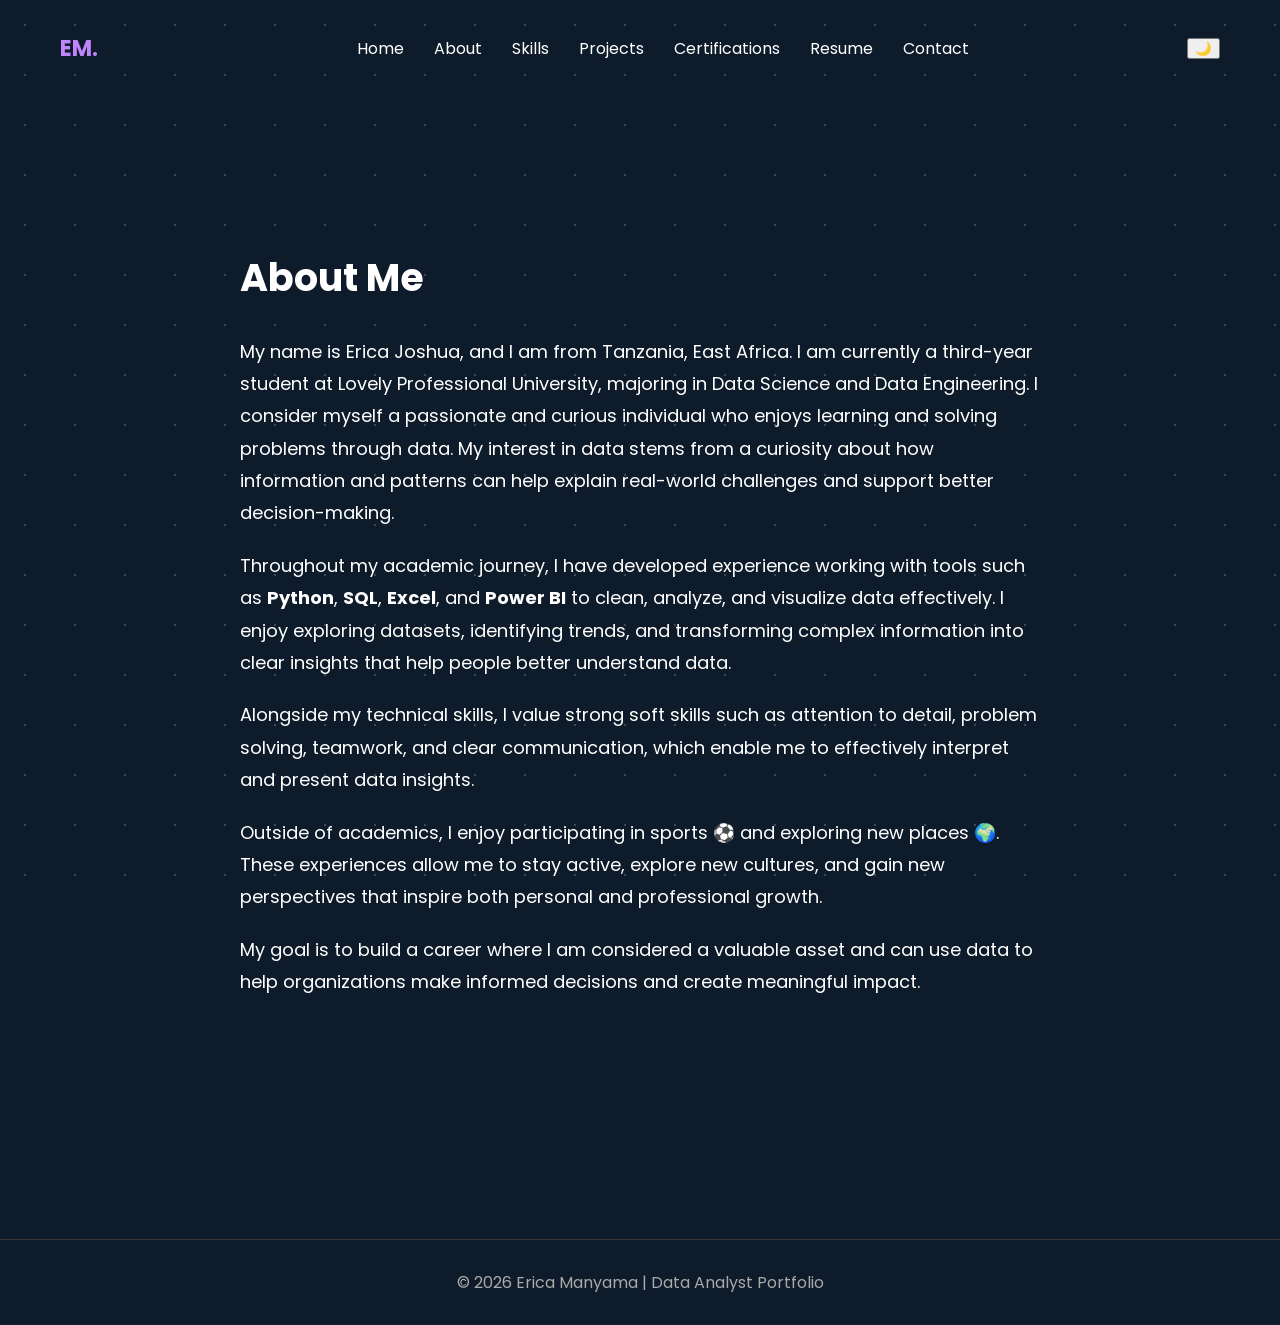
==== about.html @ e7b4d4cb "Update about.html" ====
<!DOCTYPE html>
<html lang="en">

<head>

<meta charset="UTF-8">
<meta name="viewport" content="width=device-width, initial-scale=1.0">

<title>About | Erica Manyama</title>

<link href="https://fonts.googleapis.com/css2?family=Poppins:wght@300;400;600&display=swap" rel="stylesheet">

<style>

body{
margin:0;
font-family:Poppins;
color:white;
background:#0d1b2a;
}
  /* STAR BACKGROUND */

body::before{
content:"";
position:fixed;
top:0;
left:0;
width:100%;
height:100%;
background-image:
radial-gradient(white 1px, transparent 1px),
radial-gradient(white 1px, transparent 1px);
background-size:50px 50px;
opacity:0.2;
z-index:-1;
}

/* NAVBAR */

nav{
display:flex;
justify-content:space-between;
align-items:center;
padding:20px 60px;
}

.logo{
font-size:22px;
font-weight:bold;
color:#c084fc;
}

nav ul{
display:flex;
list-style:none;
gap:30px;
}

nav ul li a{
text-decoration:none;
color:white;
}

nav ul li a:hover{
color:#c084fc;
}

/* ABOUT SECTION */

.about{
max-width:800px;
margin:auto;
padding:120px 20px;
}

.about h1{
font-size:38px;
margin-bottom:30px;
}

.about p{
line-height:1.8;
font-size:18px;
margin-bottom:20px;
}

/* FOOTER */

footer{
text-align:center;
padding:30px;
border-top:1px solid #333;
margin-top:100px;
color:#aaa;
}
/* LIGHT MODE */

.light-mode{
background:#ffffff;
color:#000000;
}

.light-mode nav ul li a{
color:#000000;
}

.light-mode footer{
color:#555;
}

.light-mode body::before{
display:none;
}
</style>

</head>

<body>

<nav>

<div class="logo">EM.</div>

<ul>
<li><a href="index.html">Home</a></li>
<li><a href="about.html">About</a></li>
<li><a href="skills.html">Skills</a></li>
<li><a href="projects.html">Projects</a></li>
<li><a href="certifications.html">Certifications</a></li>
<li><a href="resume.html">Resume</a></li>
<li><a href="contact.html">Contact</a></li>
</ul>
<button id="theme-toggle">🌙</button>
</nav>

<section class="about">

<h1>About Me</h1>

<p>
My name is Erica Joshua, and I am from Tanzania, East Africa. I am currently a third-year student at Lovely Professional University, majoring in Data Science and Data Engineering. I consider myself a passionate and curious individual who enjoys learning and solving problems through data. My interest in data stems from a curiosity about how information and patterns can help explain real-world challenges and support better decision-making.
</p>

<p>
Throughout my academic journey, I have developed experience working with tools such as <strong>Python</strong>, <strong>SQL</strong>, <strong>Excel</strong>, and <strong>Power BI</strong> to clean, analyze, and visualize data effectively. I enjoy exploring datasets, identifying trends, and transforming complex information into clear insights that help people better understand data.
</p>

<p>
Alongside my technical skills, I value strong soft skills such as attention to detail, problem solving, teamwork, and clear communication, which enable me to effectively interpret and present data insights.
</p>

<p>
Outside of academics, I enjoy participating in sports ⚽ and exploring new places 🌍. These experiences allow me to stay active, explore new cultures, and gain new perspectives that inspire both personal and professional growth.
</p>

<p>
My goal is to build a career where I am considered a valuable asset and can use data to help organizations make informed decisions and create meaningful impact.
</p>
</section>

<footer>

© 2026 Erica Manyama | Data Analyst Portfolio

</footer>
<script>

const toggle = document.getElementById("theme-toggle");

toggle.addEventListener("click", function(){
document.body.classList.toggle("light-mode");
});

</script>

</body>

</html>
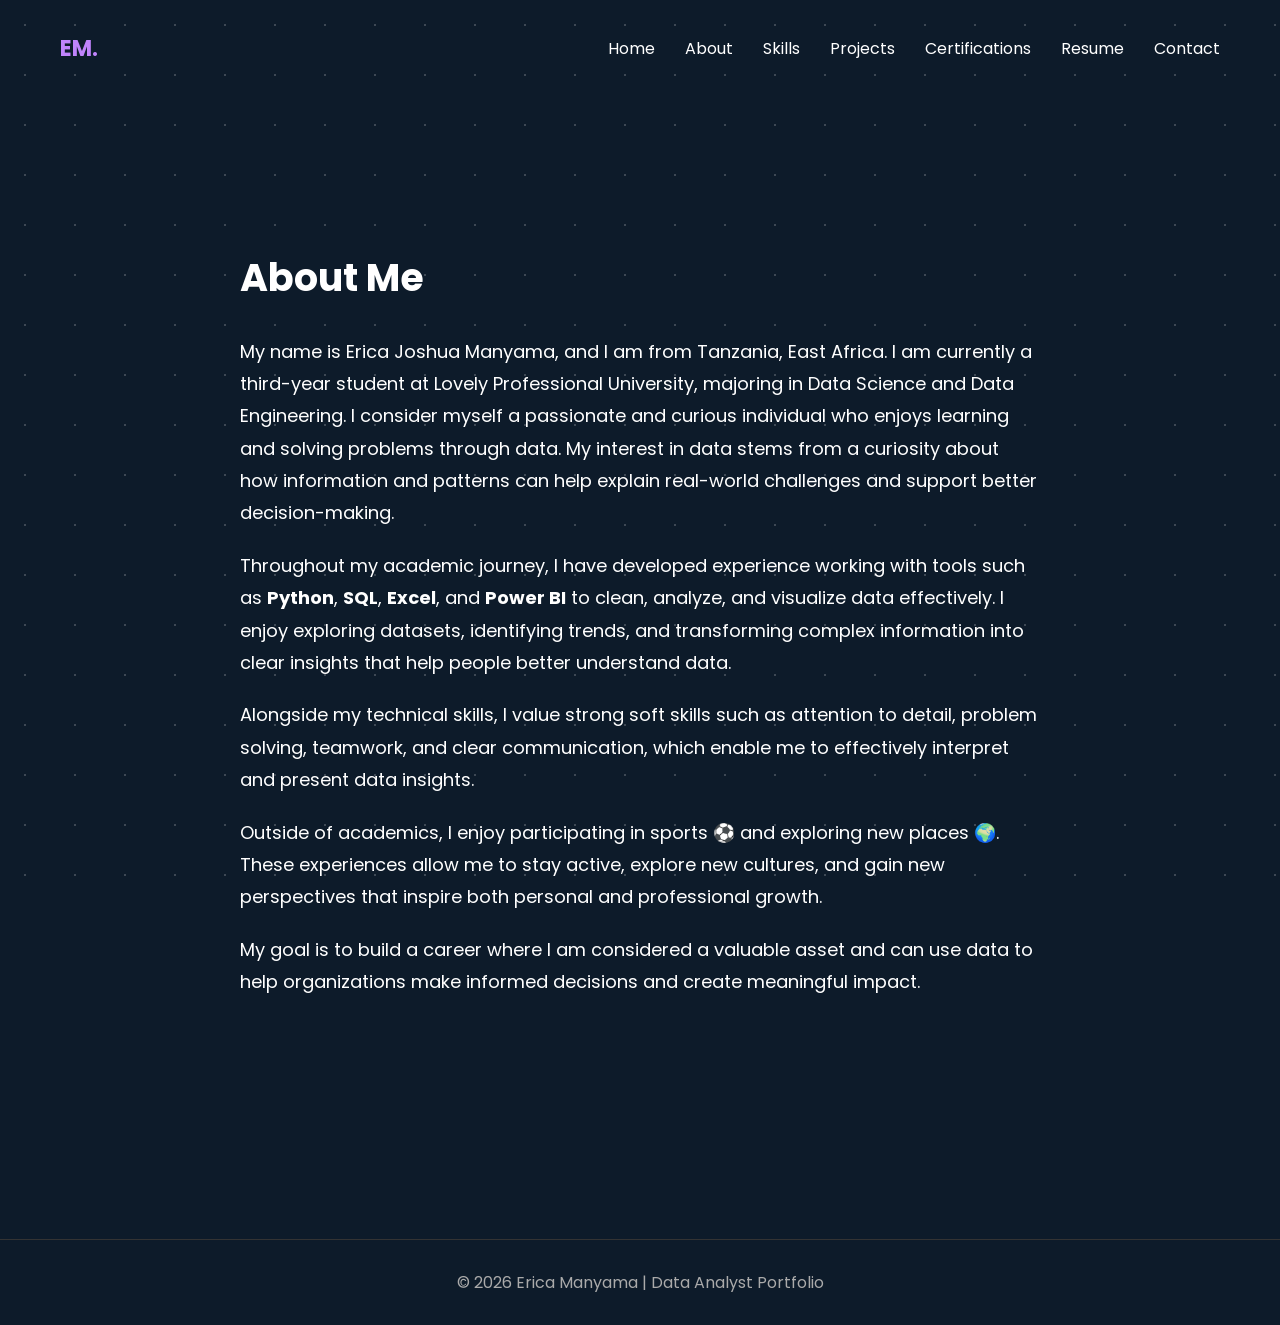
==== commit d1768d2f: "Update about.html" ====
--- a/about.html
+++ b/about.html
@@ -93,24 +93,7 @@
 margin-top:100px;
 color:#aaa;
 }
-/* LIGHT MODE */
 
-.light-mode{
-background:#ffffff;
-color:#000000;
-}
-
-.light-mode nav ul li a{
-color:#000000;
-}
-
-.light-mode footer{
-color:#555;
-}
-
-.light-mode body::before{
-display:none;
-}
 </style>
 
 </head>
@@ -130,7 +113,7 @@
 <li><a href="resume.html">Resume</a></li>
 <li><a href="contact.html">Contact</a></li>
 </ul>
-<button id="theme-toggle">🌙</button>
+
 </nav>
 
 <section class="about">
@@ -138,7 +121,7 @@
 <h1>About Me</h1>
 
 <p>
-My name is Erica Joshua, and I am from Tanzania, East Africa. I am currently a third-year student at Lovely Professional University, majoring in Data Science and Data Engineering. I consider myself a passionate and curious individual who enjoys learning and solving problems through data. My interest in data stems from a curiosity about how information and patterns can help explain real-world challenges and support better decision-making.
+My name is Erica Joshua Manyama, and I am from Tanzania, East Africa. I am currently a third-year student at Lovely Professional University, majoring in Data Science and Data Engineering. I consider myself a passionate and curious individual who enjoys learning and solving problems through data. My interest in data stems from a curiosity about how information and patterns can help explain real-world challenges and support better decision-making.
 </p>
 
 <p>
@@ -163,15 +146,6 @@
 © 2026 Erica Manyama | Data Analyst Portfolio
 
 </footer>
-<script>
-
-const toggle = document.getElementById("theme-toggle");
-
-toggle.addEventListener("click", function(){
-document.body.classList.toggle("light-mode");
-});
-
-</script>
 
 </body>
 
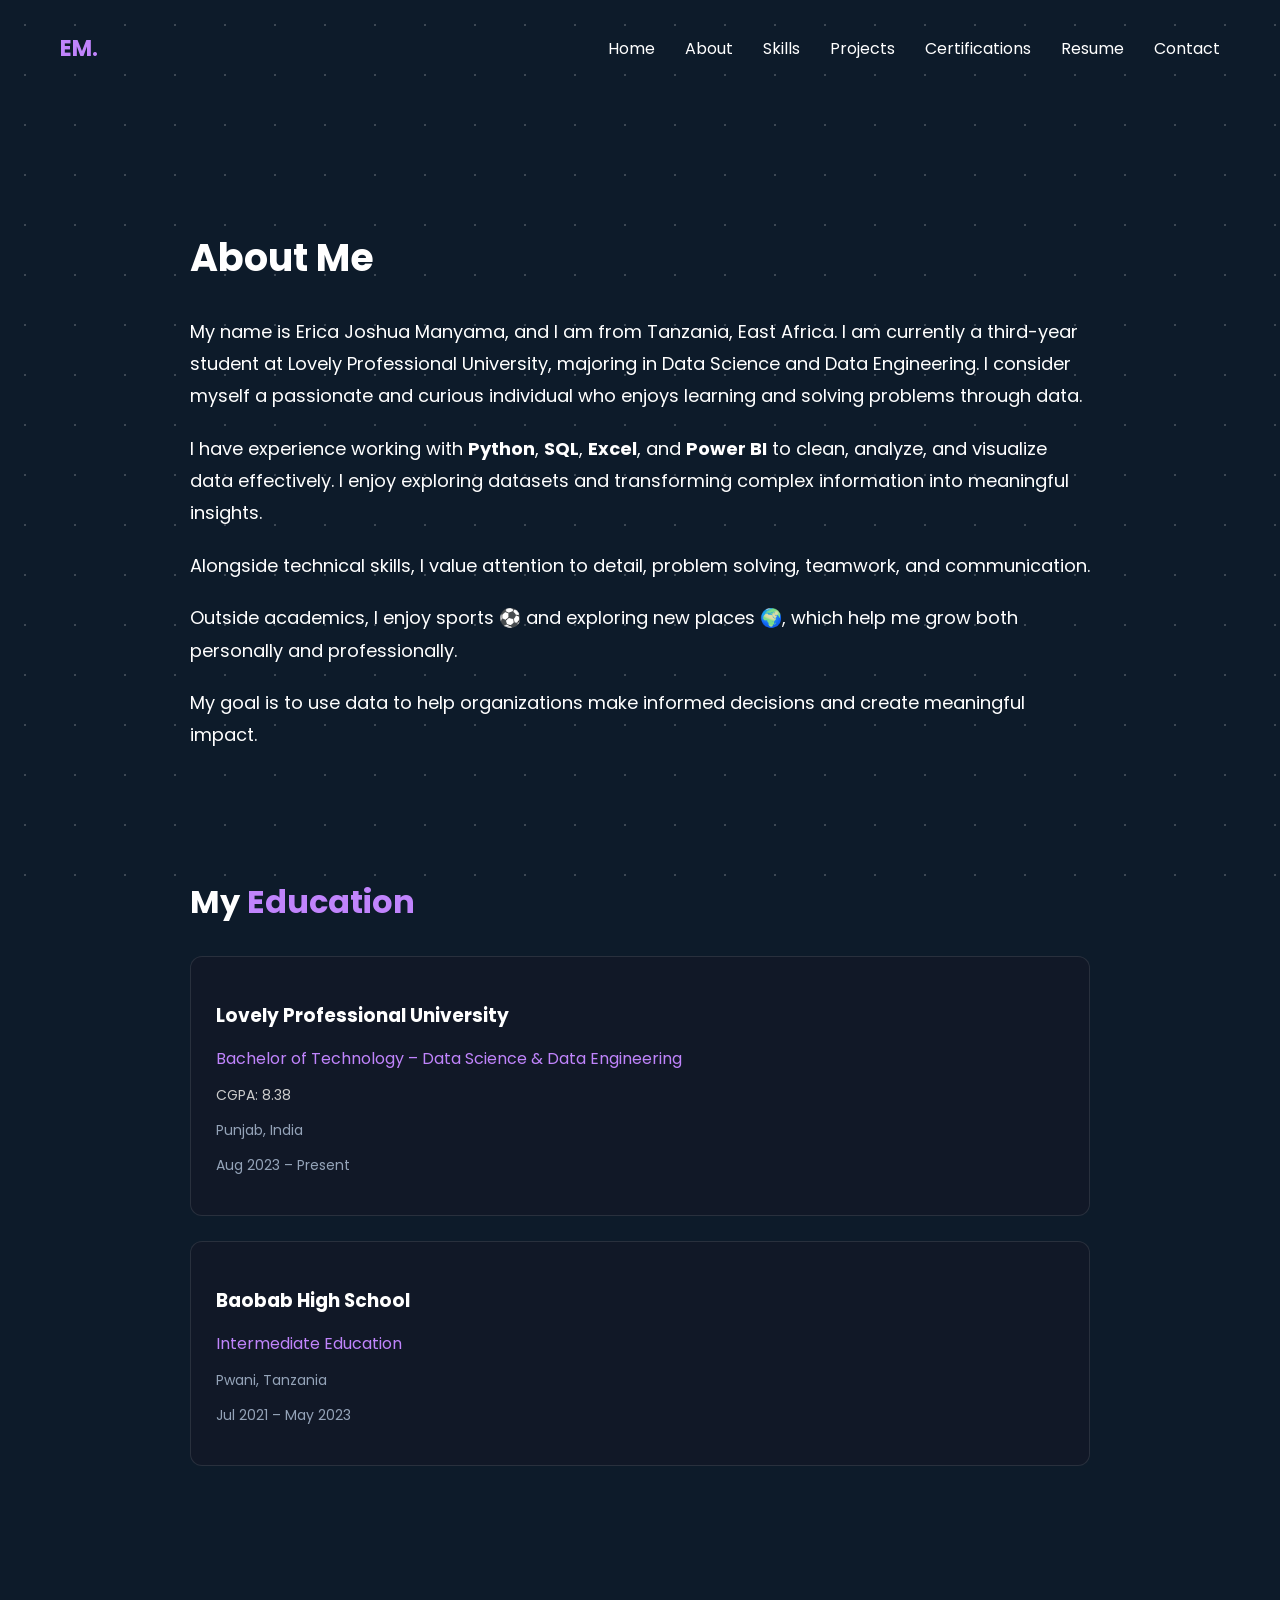
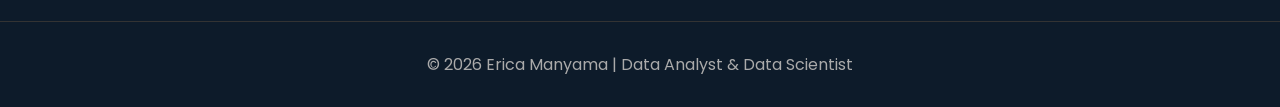
==== commit b933ec75: "Update about.html" ====
--- a/about.html
+++ b/about.html
@@ -18,7 +18,8 @@
 color:white;
 background:#0d1b2a;
 }
-  /* STAR BACKGROUND */
+
+/* STAR BACKGROUND */
 
 body::before{
 content:"";
@@ -68,9 +69,9 @@
 /* ABOUT SECTION */
 
 .about{
-max-width:800px;
+max-width:900px;
 margin:auto;
-padding:120px 20px;
+padding:100px 20px 40px;
 }
 
 .about h1{
@@ -84,13 +85,65 @@
 margin-bottom:20px;
 }
 
+/* EDUCATION SECTION */
+
+.education{
+max-width:900px;
+margin:auto;
+padding:40px 20px 80px;
+}
+
+.education h2{
+font-size:32px;
+margin-bottom:30px;
+}
+
+.education span{
+color:#c084fc;
+}
+
+/* EDUCATION CARDS */
+
+.edu-card{
+background:#111827;
+padding:25px;
+border-radius:12px;
+margin-bottom:25px;
+border:1px solid rgba(255,255,255,0.1);
+transition:0.3s;
+}
+
+.edu-card:hover{
+transform:translateY(-6px);
+box-shadow:0 10px 25px rgba(192,132,252,0.3);
+}
+
+.edu-card h3{
+margin-bottom:8px;
+}
+
+.degree{
+color:#c084fc;
+margin-bottom:6px;
+}
+
+.cgpa{
+font-size:14px;
+color:#ccc;
+}
+
+.location, .date{
+font-size:14px;
+color:#94a3b8;
+}
+
 /* FOOTER */
 
 footer{
 text-align:center;
 padding:30px;
 border-top:1px solid #333;
-margin-top:100px;
+margin-top:50px;
 color:#aaa;
 }
 
@@ -116,34 +169,73 @@
 
 </nav>
 
+<!-- ABOUT -->
+
 <section class="about">
 
 <h1>About Me</h1>
 
 <p>
-My name is Erica Joshua Manyama, and I am from Tanzania, East Africa. I am currently a third-year student at Lovely Professional University, majoring in Data Science and Data Engineering. I consider myself a passionate and curious individual who enjoys learning and solving problems through data. My interest in data stems from a curiosity about how information and patterns can help explain real-world challenges and support better decision-making.
-</p>
-
-<p>
-Throughout my academic journey, I have developed experience working with tools such as <strong>Python</strong>, <strong>SQL</strong>, <strong>Excel</strong>, and <strong>Power BI</strong> to clean, analyze, and visualize data effectively. I enjoy exploring datasets, identifying trends, and transforming complex information into clear insights that help people better understand data.
-</p>
-
-<p>
-Alongside my technical skills, I value strong soft skills such as attention to detail, problem solving, teamwork, and clear communication, which enable me to effectively interpret and present data insights.
-</p>
-
-<p>
-Outside of academics, I enjoy participating in sports ⚽ and exploring new places 🌍. These experiences allow me to stay active, explore new cultures, and gain new perspectives that inspire both personal and professional growth.
-</p>
-
-<p>
-My goal is to build a career where I am considered a valuable asset and can use data to help organizations make informed decisions and create meaningful impact.
-</p>
+My name is Erica Joshua Manyama, and I am from Tanzania, East Africa. I am currently a third-year student at Lovely Professional University, majoring in Data Science and Data Engineering. I consider myself a passionate and curious individual who enjoys learning and solving problems through data.
+</p>
+
+<p>
+I have experience working with <strong>Python</strong>, <strong>SQL</strong>, <strong>Excel</strong>, and <strong>Power BI</strong> to clean, analyze, and visualize data effectively. I enjoy exploring datasets and transforming complex information into meaningful insights.
+</p>
+
+<p>
+Alongside technical skills, I value attention to detail, problem solving, teamwork, and communication.
+</p>
+
+<p>
+Outside academics, I enjoy sports ⚽ and exploring new places 🌍, which help me grow both personally and professionally.
+</p>
+
+<p>
+My goal is to use data to help organizations make informed decisions and create meaningful impact.
+</p>
+
 </section>
 
+<!-- EDUCATION -->
+
+<section class="education">
+
+<h2>My <span>Education</span></h2>
+
+<div class="edu-card">
+
+<h3>Lovely Professional University</h3>
+
+<p class="degree">Bachelor of Technology – Data Science & Data Engineering</p>
+
+<p class="cgpa">CGPA: 8.38</p>
+
+<p class="location">Punjab, India</p>
+
+<p class="date">Aug 2023 – Present</p>
+
+</div>
+
+<div class="edu-card">
+
+<h3>Baobab High School</h3>
+
+<p class="degree">Intermediate Education</p>
+
+<p class="location">Pwani, Tanzania</p>
+
+<p class="date">Jul 2021 – May 2023</p>
+
+</div>
+
+</section>
+
+<!-- FOOTER -->
+
 <footer>
 
-© 2026 Erica Manyama | Data Analyst Portfolio
+©️ 2026 Erica Manyama | Data Analyst & Data Scientist
 
 </footer>
 
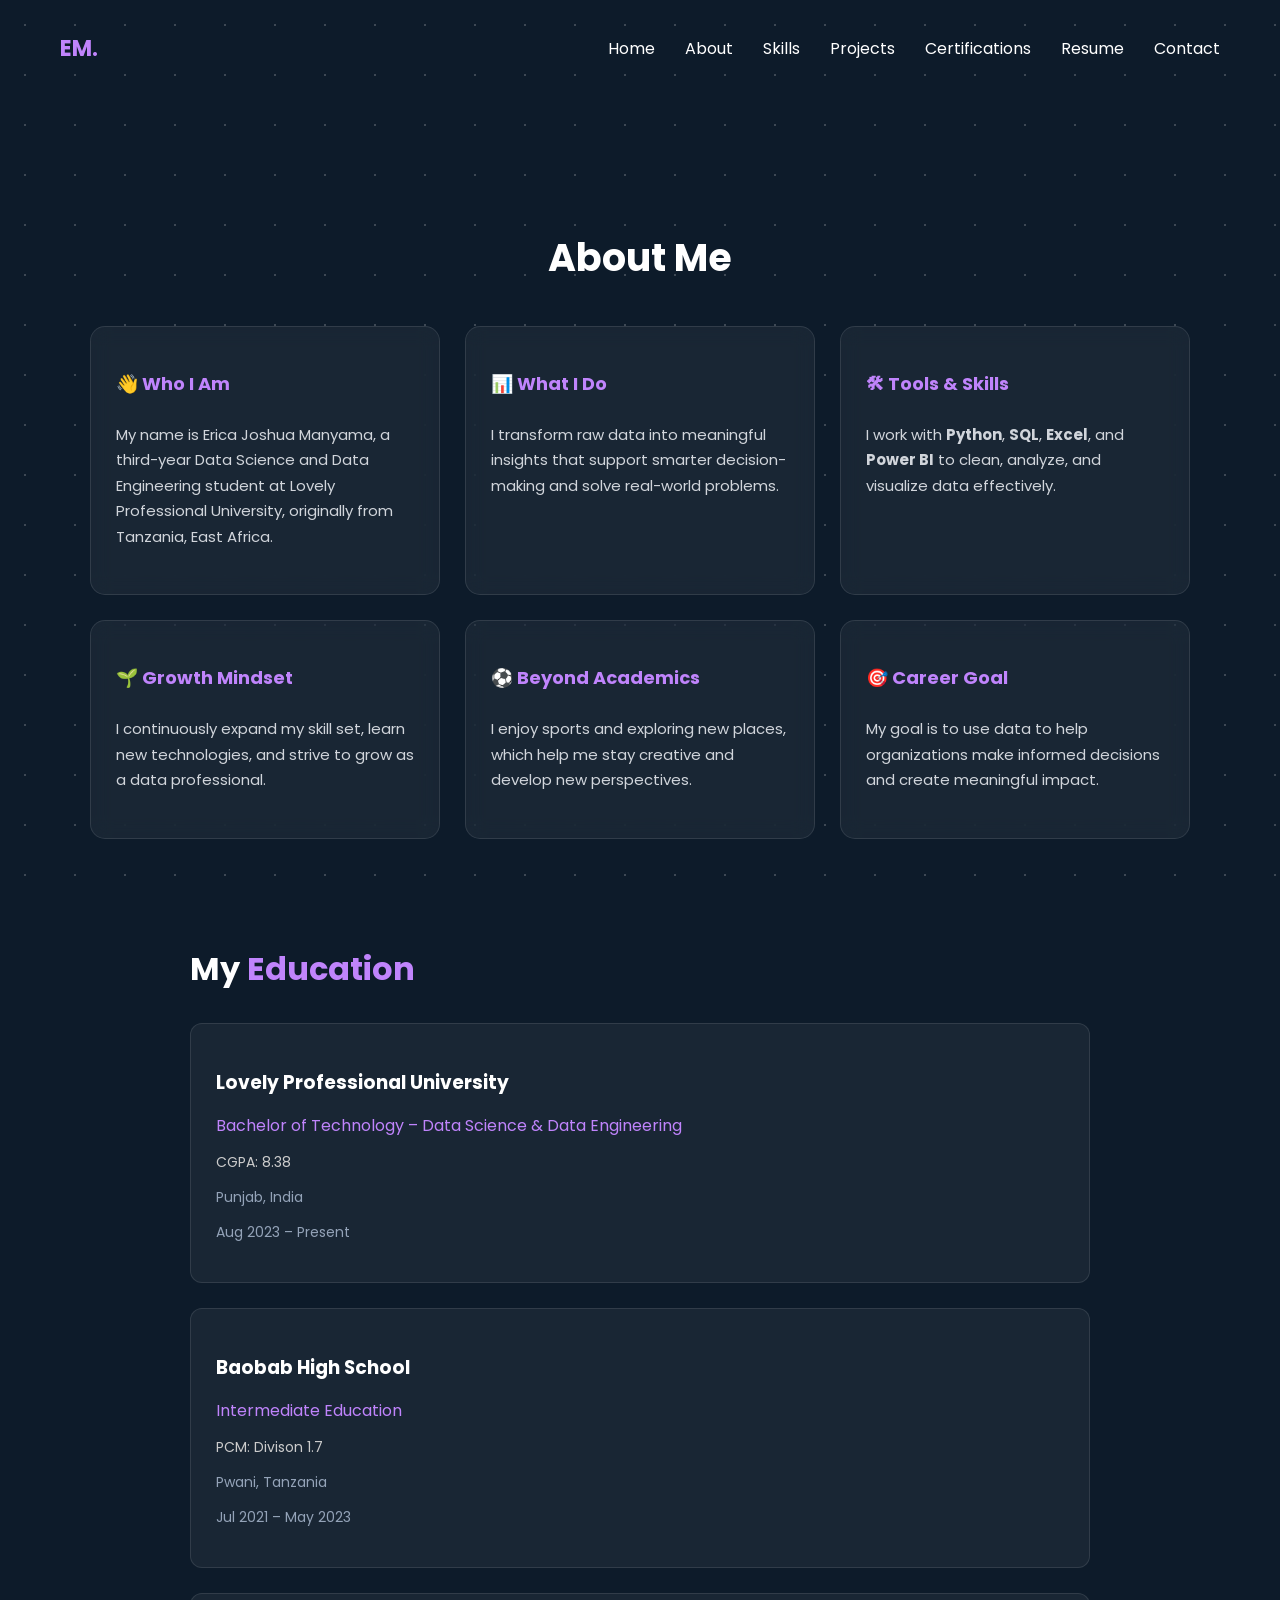
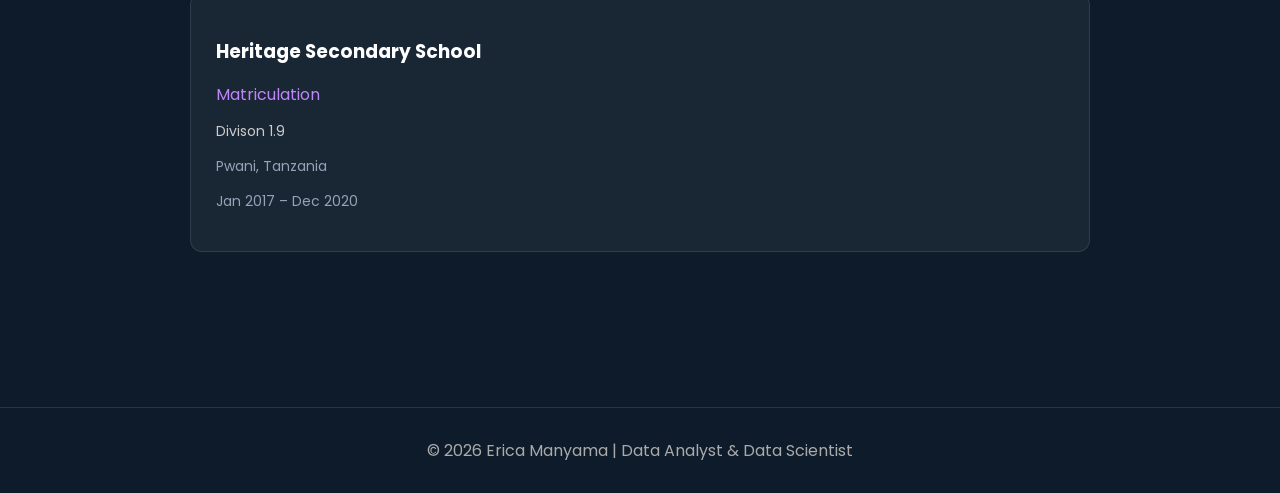
==== commit 9534060d: "Update about.html" ====
--- a/about.html
+++ b/about.html
@@ -105,7 +105,7 @@
 /* EDUCATION CARDS */
 
 .edu-card{
-background:#111827;
+background:rgba(255,255,255,0.05);;
 padding:25px;
 border-radius:12px;
 margin-bottom:25px;
@@ -135,6 +135,89 @@
 .location, .date{
 font-size:14px;
 color:#94a3b8;
+}
+/* NEW ABOUT CARD LAYOUT */
+
+.about{
+max-width:1100px;
+margin:auto;
+padding:100px 20px 40px;
+}
+
+.about h1{
+font-size:38px;
+margin-bottom:40px;
+text-align:center;
+}
+
+/* GRID */
+
+.about-cards{
+display:grid;
+grid-template-columns:repeat(auto-fit,minmax(280px,1fr));
+gap:25px;
+align-items:stretch;
+}
+
+/* CARD STYLE */
+
+.about-card{
+background:rgba(255,255,255,0.05);
+border:1px solid rgba(255,255,255,0.1);
+padding:25px;
+border-radius:15px;
+backdrop-filter:blur(10px);
+transition:0.3s;
+opacity:0;
+transform:translateY(40px);
+animation:fadeUp 0.8s ease forwards;
+display:flex;
+flex-direction:column;
+justify-content:flex-start;
+min-height:160px;
+}
+
+/* ANIMATION DELAYS */
+
+.about-card:nth-child(1){animation-delay:0.1s;}
+.about-card:nth-child(2){animation-delay:0.2s;}
+.about-card:nth-child(3){animation-delay:0.3s;}
+.about-card:nth-child(4){animation-delay:0.4s;}
+.about-card:nth-child(5){animation-delay:0.5s;}
+.about-card:nth-child(6){animation-delay:0.6s;}
+
+/* TEXT */
+
+.about-card h3{
+margin-bottom:10px;
+color:#c084fc;
+display:flex;
+align-items:center;
+gap:10px;
+font-size:18px;
+}
+
+.about-card p{
+font-size:15px;
+line-height:1.7;
+color:#d1d5db;
+}
+
+/* HOVER EFFECT */
+
+.about-card:hover{
+transform:translateY(-8px);
+box-shadow:0 15px 30px rgba(0,0,0,0.3);
+border:1px solid #c084fc;
+}
+
+/* ANIMATION KEYFRAMES */
+
+@keyframes fadeUp{
+to{
+opacity:1;
+transform:translateY(0);
+}
 }
 
 /* FOOTER */
@@ -175,28 +258,53 @@
 
 <h1>About Me</h1>
 
-<p>
-My name is Erica Joshua Manyama, and I am from Tanzania, East Africa. I am currently a third-year student at Lovely Professional University, majoring in Data Science and Data Engineering. I consider myself a passionate and curious individual who enjoys learning and solving problems through data.
-</p>
-
-<p>
-I have experience working with <strong>Python</strong>, <strong>SQL</strong>, <strong>Excel</strong>, and <strong>Power BI</strong> to clean, analyze, and visualize data effectively. I enjoy exploring datasets and transforming complex information into meaningful insights.
-</p>
-
-<p>
-Alongside technical skills, I value attention to detail, problem solving, teamwork, and communication.
-</p>
-
-<p>
-Outside academics, I enjoy sports ⚽ and exploring new places 🌍, which help me grow both personally and professionally.
-</p>
-
+<div class="about-cards">
+
+<div class="about-card">
+<h3>👋 Who I Am</h3>
+<p>
+My name is Erica Joshua Manyama, a third-year Data Science and Data Engineering student at Lovely Professional University, originally from Tanzania, East Africa.
+</p>
+</div>
+
+<div class="about-card">
+<h3>📊 What I Do</h3>
+<p>
+I transform raw data into meaningful insights that support smarter decision-making and solve real-world problems.
+</p>
+</div>
+
+<div class="about-card">
+<h3>🛠 Tools & Skills</h3>
+<p>
+I work with <strong>Python</strong>, <strong>SQL</strong>, <strong>Excel</strong>, and <strong>Power BI</strong> to clean, analyze, and visualize data effectively.
+</p>
+</div>
+
+<div class="about-card">
+<h3>🌱 Growth Mindset</h3>
+<p>
+I continuously expand my skill set, learn new technologies, and strive to grow as a data professional.
+</p>
+</div>
+
+<div class="about-card">
+<h3>⚽ Beyond Academics</h3>
+<p>
+I enjoy sports and exploring new places, which help me stay creative and develop new perspectives.
+</p>
+</div>
+
+<div class="about-card">
+<h3>🎯 Career Goal</h3>
 <p>
 My goal is to use data to help organizations make informed decisions and create meaningful impact.
 </p>
+</div>
+
+</div>
 
 </section>
-
 <!-- EDUCATION -->
 
 <section class="education">
@@ -222,12 +330,30 @@
 <h3>Baobab High School</h3>
 
 <p class="degree">Intermediate Education</p>
-
+  
+<p class="cgpa">PCM: Divison 1.7</p>
+  
 <p class="location">Pwani, Tanzania</p>
 
 <p class="date">Jul 2021 – May 2023</p>
 
 </div>
+  
+<div class="edu-card">
+
+<h3>Heritage Secondary School</h3>
+
+<p class="degree">Matriculation</p>
+  
+<p class="cgpa">Divison 1.9</p>
+  
+<p class="location">Pwani, Tanzania</p>
+
+<p class="date">Jan 2017 – Dec 2020</p>
+
+</div>
+
+
 
 </section>
 
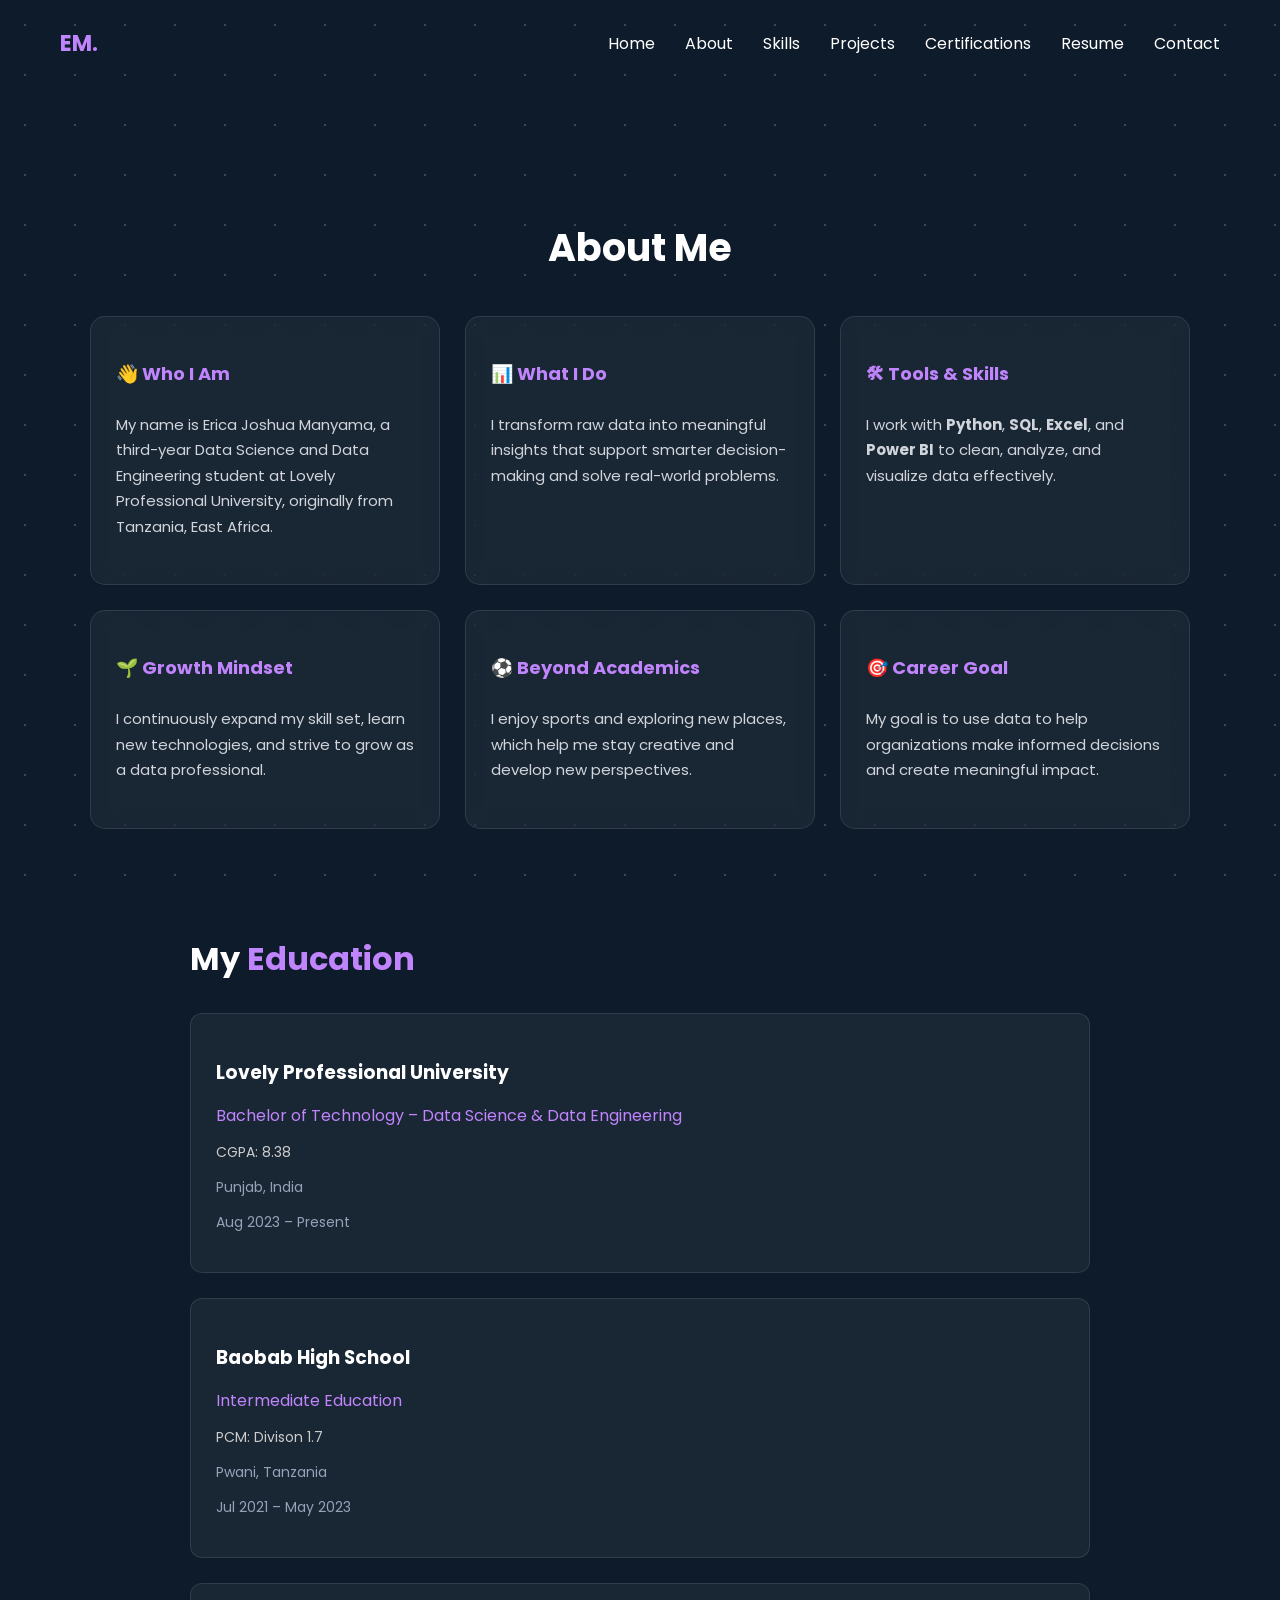
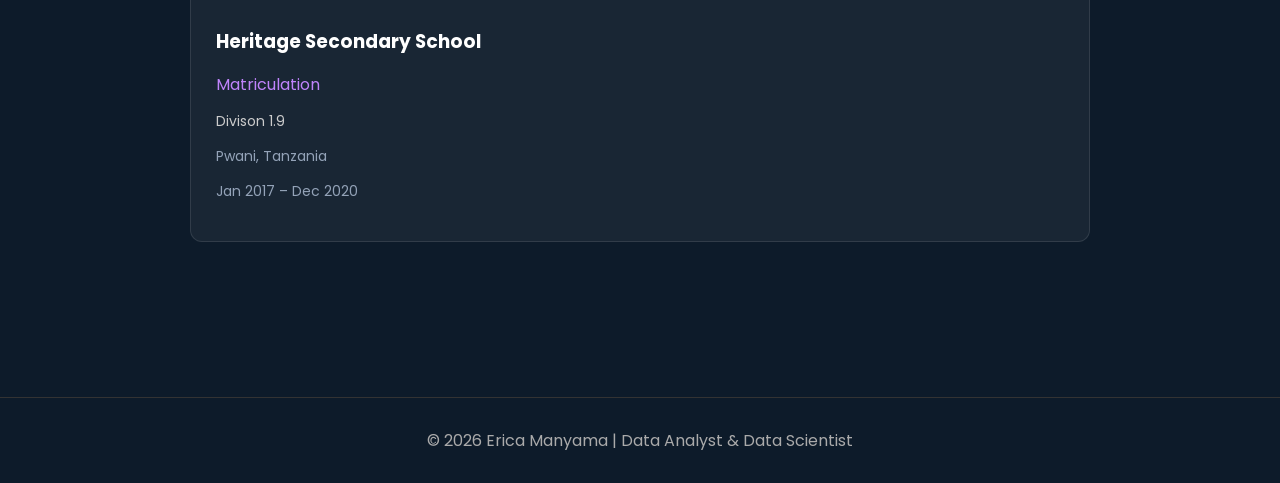
==== commit a6c3526d: "Update about.html" ====
--- a/about.html
+++ b/about.html
@@ -42,7 +42,7 @@
 display:flex;
 justify-content:space-between;
 align-items:center;
-padding:20px 60px;
+padding:15px 60px;
 }
 
 .logo{
@@ -69,9 +69,9 @@
 /* ABOUT SECTION */
 
 .about{
-max-width:900px;
+max-width:1100px;
 margin:auto;
-padding:100px 20px 40px;
+padding:20px 20px 40px;
 }
 
 .about h1{
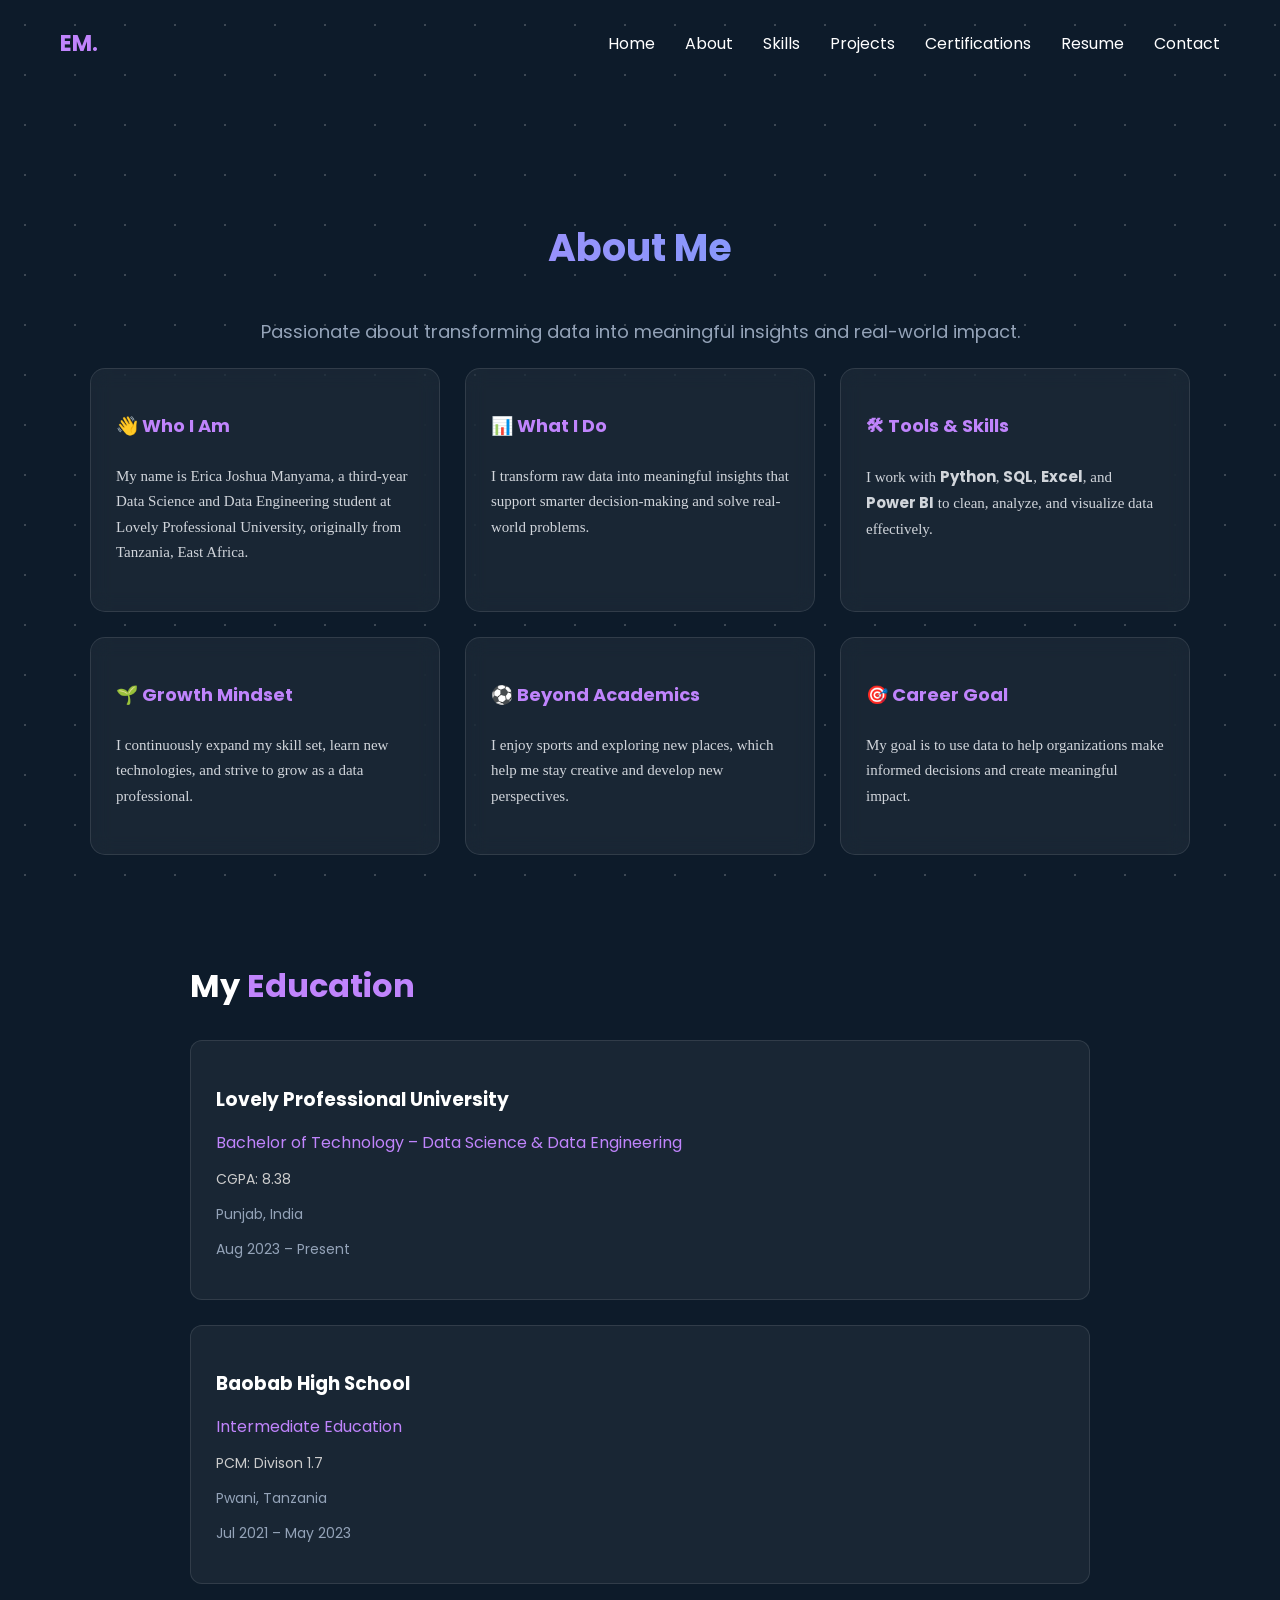
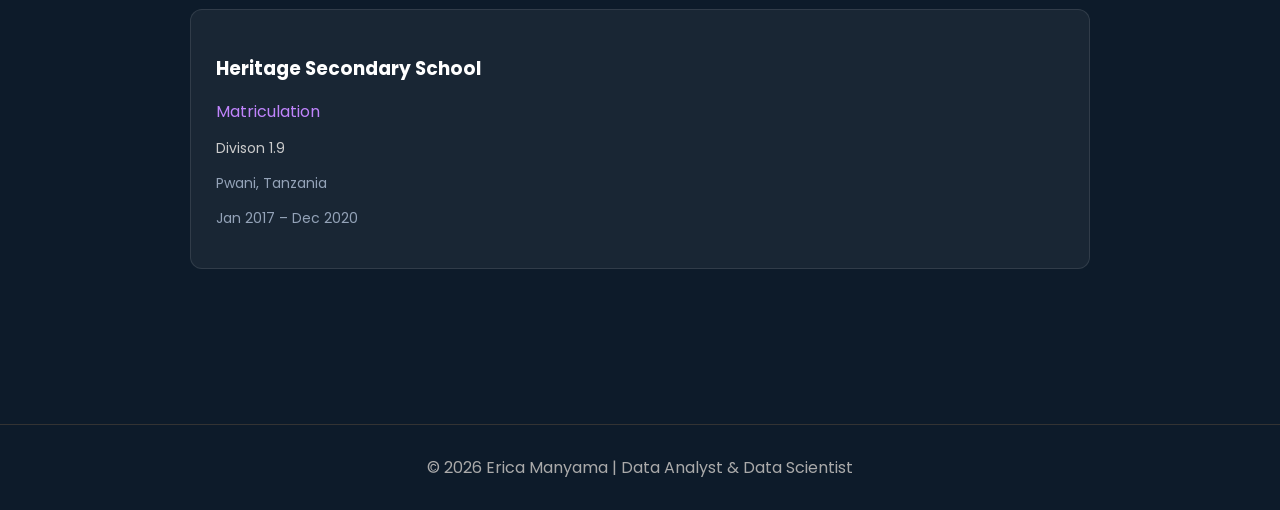
==== commit 85049d56: "Update about.html" ====
--- a/about.html
+++ b/about.html
@@ -76,7 +76,7 @@
 
 .about h1{
 font-size:38px;
-margin-bottom:30px;
+margin-bottom:40px;
 }
 
 .about p{
@@ -148,6 +148,9 @@
 font-size:38px;
 margin-bottom:40px;
 text-align:center;
+background:linear-gradient(90deg,#c084fc,#60a5fa);
+-webkit-background-clip:text;
+color:transparent;
 }
 
 /* GRID */
@@ -199,6 +202,7 @@
 
 .about-card p{
 font-size:15px;
+font-weight:300;
 line-height:1.7;
 color:#d1d5db;
 }
@@ -219,6 +223,13 @@
 transform:translateY(0);
 }
 }
+.about-subtitle{
+text-align:center;
+color:#94a3b8;
+margin-bottom:50px;
+font-size:16px;
+}
+
 
 /* FOOTER */
 
@@ -257,6 +268,9 @@
 <section class="about">
 
 <h1>About Me</h1>
+<p class="about-subtitle">
+Passionate about transforming data into meaningful insights and real-world impact.
+</p>
 
 <div class="about-cards">
 
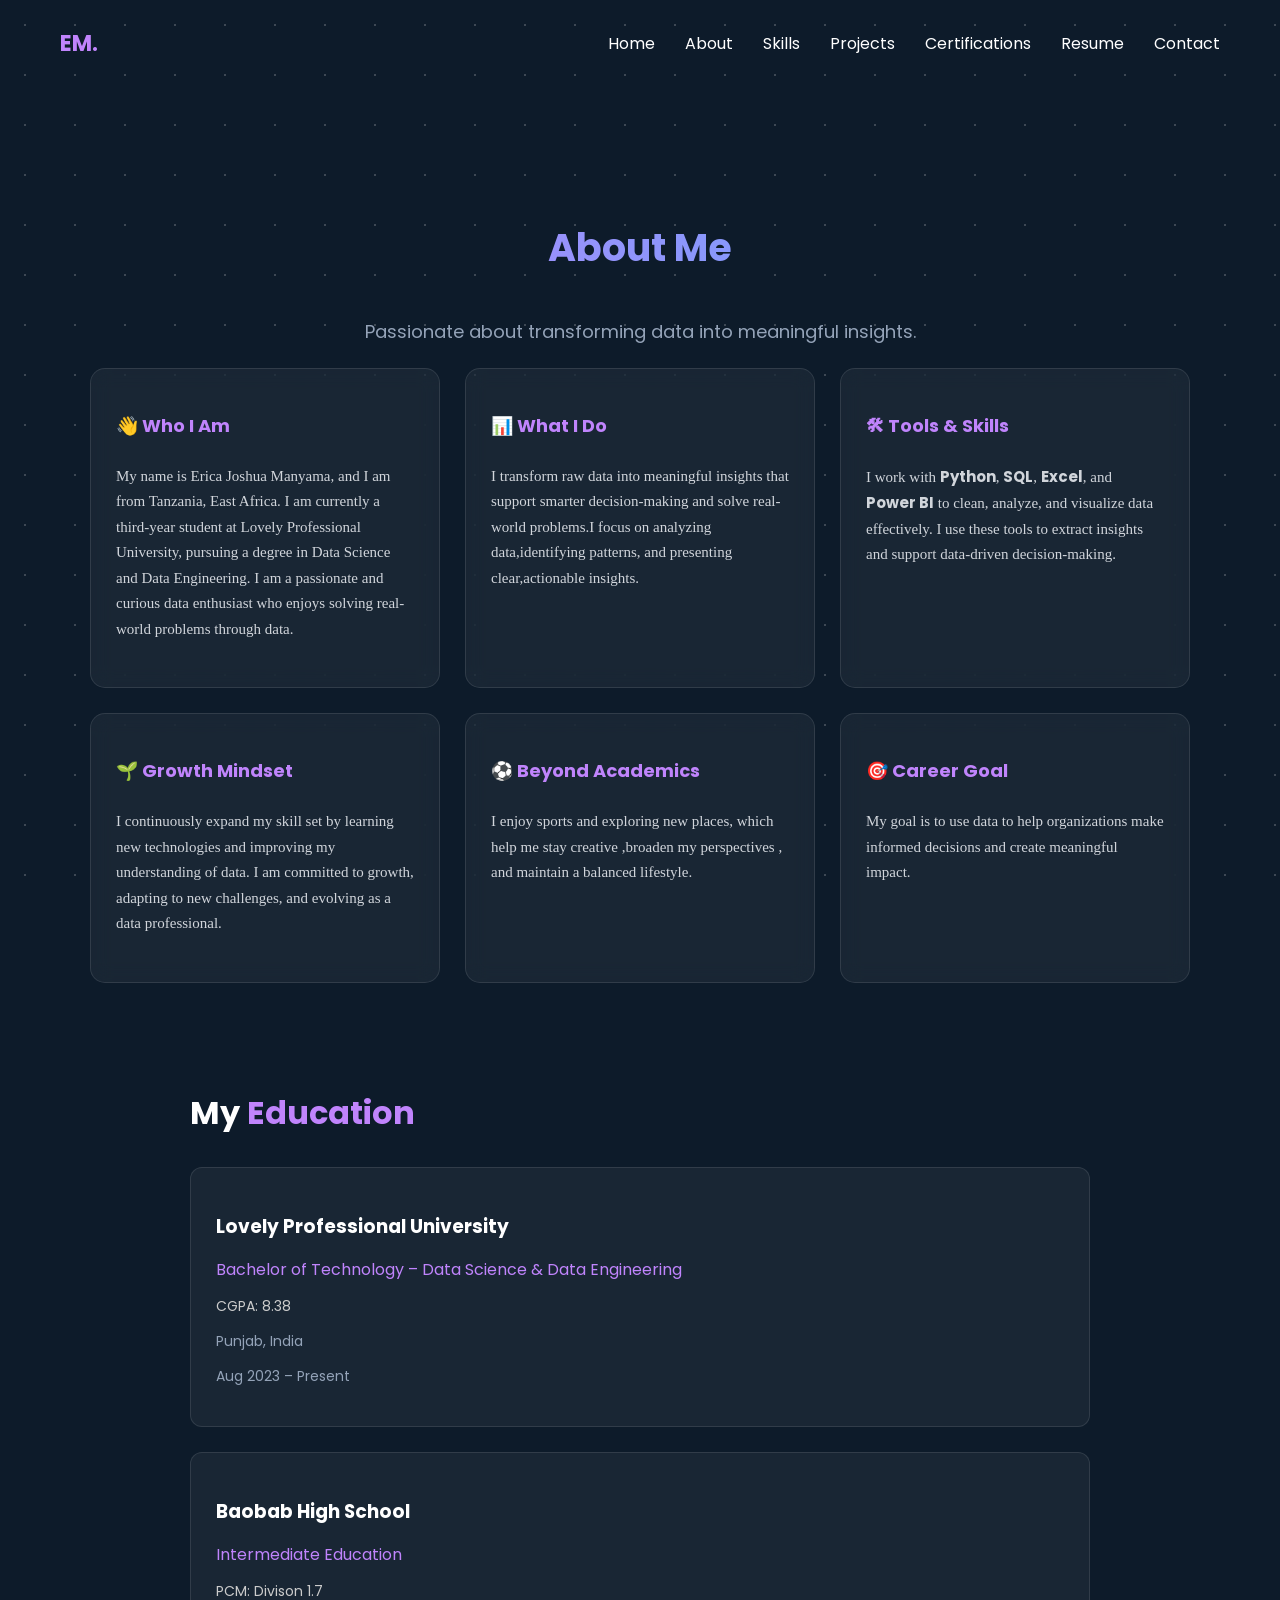
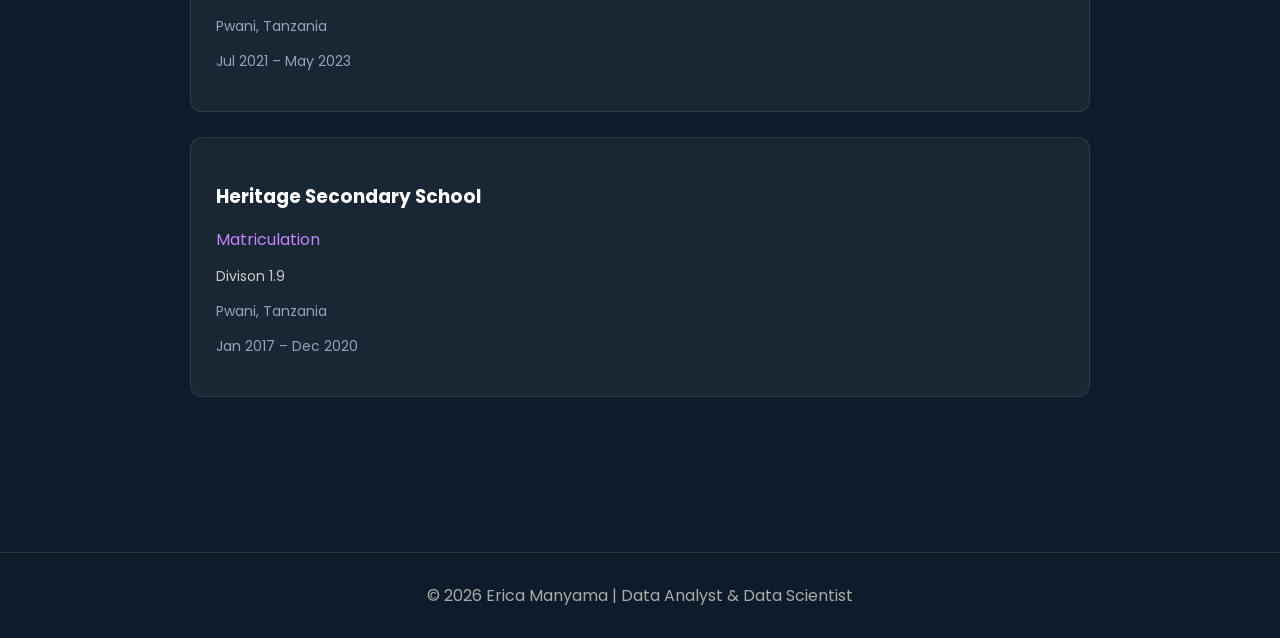
==== commit 560c09c9: "Update about.html" ====
--- a/about.html
+++ b/about.html
@@ -269,7 +269,7 @@
 
 <h1>About Me</h1>
 <p class="about-subtitle">
-Passionate about transforming data into meaningful insights and real-world impact.
+Passionate about transforming data into meaningful insights.
 </p>
 
 <div class="about-cards">
@@ -277,35 +277,35 @@
 <div class="about-card">
 <h3>👋 Who I Am</h3>
 <p>
-My name is Erica Joshua Manyama, a third-year Data Science and Data Engineering student at Lovely Professional University, originally from Tanzania, East Africa.
+My name is Erica Joshua Manyama, and I am from Tanzania, East Africa. I am currently a third-year student at Lovely Professional University, pursuing a degree in Data Science and Data Engineering. I am a passionate and curious data enthusiast who enjoys solving real-world problems through data.
 </p>
 </div>
 
 <div class="about-card">
 <h3>📊 What I Do</h3>
 <p>
-I transform raw data into meaningful insights that support smarter decision-making and solve real-world problems.
+I transform raw data into meaningful insights that support smarter decision-making and solve real-world problems.I focus on analyzing data,identifying patterns, and presenting clear,actionable insights.
 </p>
 </div>
 
 <div class="about-card">
 <h3>🛠 Tools & Skills</h3>
 <p>
-I work with <strong>Python</strong>, <strong>SQL</strong>, <strong>Excel</strong>, and <strong>Power BI</strong> to clean, analyze, and visualize data effectively.
+I work with <strong>Python</strong>, <strong>SQL</strong>, <strong>Excel</strong>, and <strong>Power BI</strong> to clean, analyze, and visualize data effectively. I use these tools to extract insights and support data-driven decision-making.
 </p>
 </div>
 
 <div class="about-card">
 <h3>🌱 Growth Mindset</h3>
 <p>
-I continuously expand my skill set, learn new technologies, and strive to grow as a data professional.
+ I continuously expand my skill set by learning new technologies and improving my understanding of data. I am committed to growth, adapting to new challenges, and evolving as a data professional.
 </p>
 </div>
 
 <div class="about-card">
 <h3>⚽ Beyond Academics</h3>
 <p>
-I enjoy sports and exploring new places, which help me stay creative and develop new perspectives.
+I enjoy sports and exploring new places, which help me stay creative ,broaden my perspectives , and maintain a balanced lifestyle.
 </p>
 </div>
 
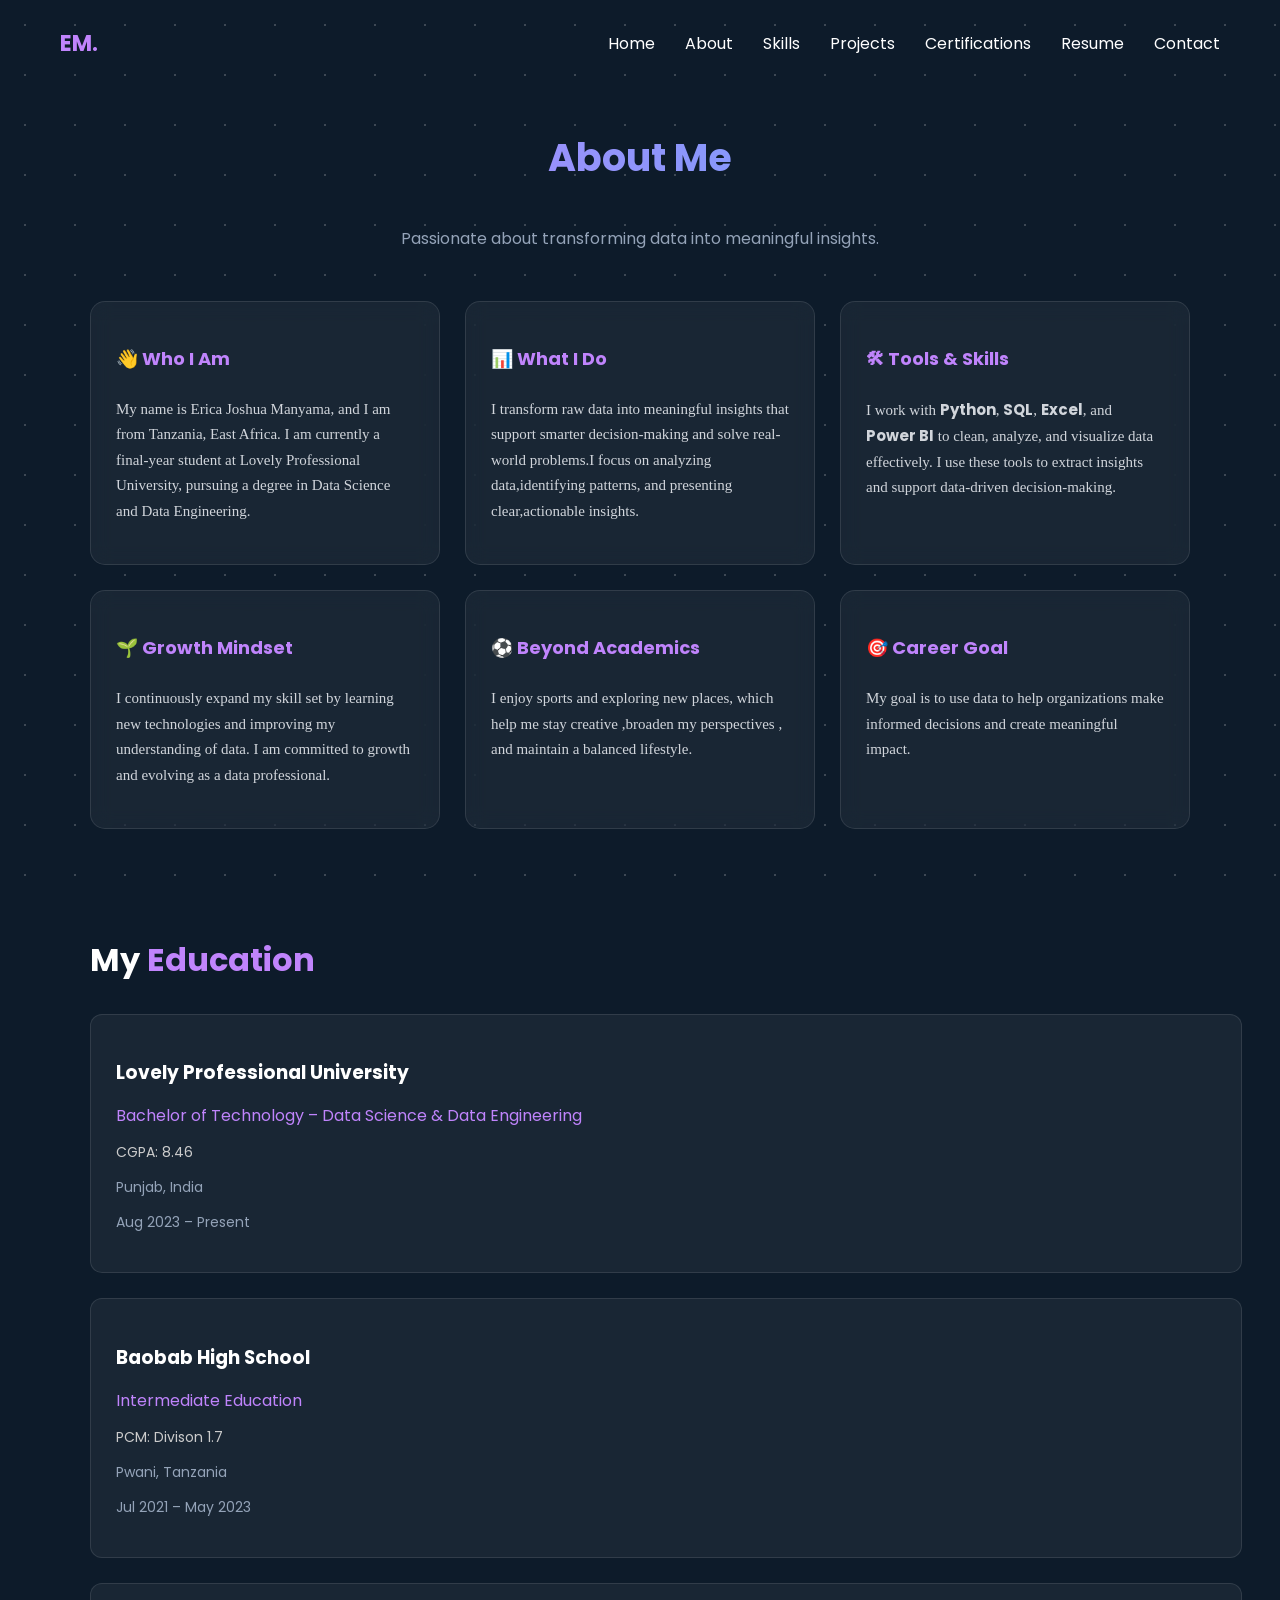
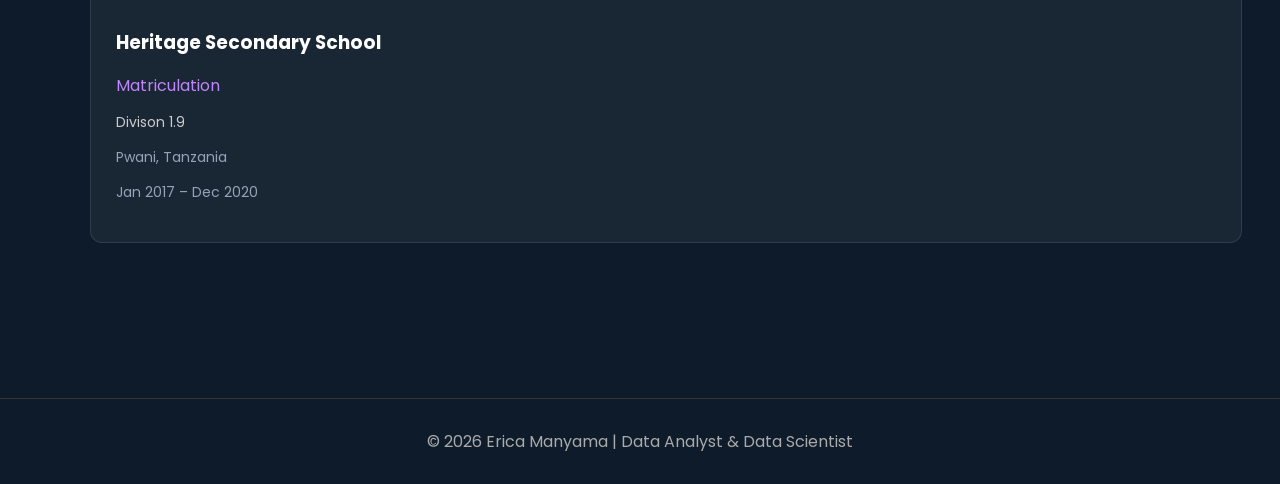
==== commit ae6a271c: "Update about.html" ====
--- a/about.html
+++ b/about.html
@@ -66,29 +66,10 @@
 color:#c084fc;
 }
 
-/* ABOUT SECTION */
-
-.about{
+/* EDUCATION SECTION */
+
+.education{
 max-width:1100px;
-margin:auto;
-padding:20px 20px 40px;
-}
-
-.about h1{
-font-size:38px;
-margin-bottom:40px;
-}
-
-.about p{
-line-height:1.8;
-font-size:18px;
-margin-bottom:20px;
-}
-
-/* EDUCATION SECTION */
-
-.education{
-max-width:900px;
 margin:auto;
 padding:40px 20px 80px;
 }
@@ -96,6 +77,7 @@
 .education h2{
 font-size:32px;
 margin-bottom:30px;
+text-align:left;
 }
 
 .education span{
@@ -111,6 +93,7 @@
 margin-bottom:25px;
 border:1px solid rgba(255,255,255,0.1);
 transition:0.3s;
+width:100%;
 }
 
 .edu-card:hover{
@@ -141,7 +124,7 @@
 .about{
 max-width:1100px;
 margin:auto;
-padding:100px 20px 40px;
+padding:10px 20px 40px;
 }
 
 .about h1{
@@ -277,7 +260,7 @@
 <div class="about-card">
 <h3>👋 Who I Am</h3>
 <p>
-My name is Erica Joshua Manyama, and I am from Tanzania, East Africa. I am currently a third-year student at Lovely Professional University, pursuing a degree in Data Science and Data Engineering. I am a passionate and curious data enthusiast who enjoys solving real-world problems through data.
+My name is Erica Joshua Manyama, and I am from Tanzania, East Africa. I am currently a final-year student at Lovely Professional University, pursuing a degree in Data Science and Data Engineering.
 </p>
 </div>
 
@@ -298,7 +281,7 @@
 <div class="about-card">
 <h3>🌱 Growth Mindset</h3>
 <p>
- I continuously expand my skill set by learning new technologies and improving my understanding of data. I am committed to growth, adapting to new challenges, and evolving as a data professional.
+ I continuously expand my skill set by learning new technologies and improving my understanding of data. I am committed to growth and evolving as a data professional.
 </p>
 </div>
 
@@ -331,7 +314,7 @@
 
 <p class="degree">Bachelor of Technology – Data Science & Data Engineering</p>
 
-<p class="cgpa">CGPA: 8.38</p>
+<p class="cgpa">CGPA: 8.46</p>
 
 <p class="location">Punjab, India</p>
 
